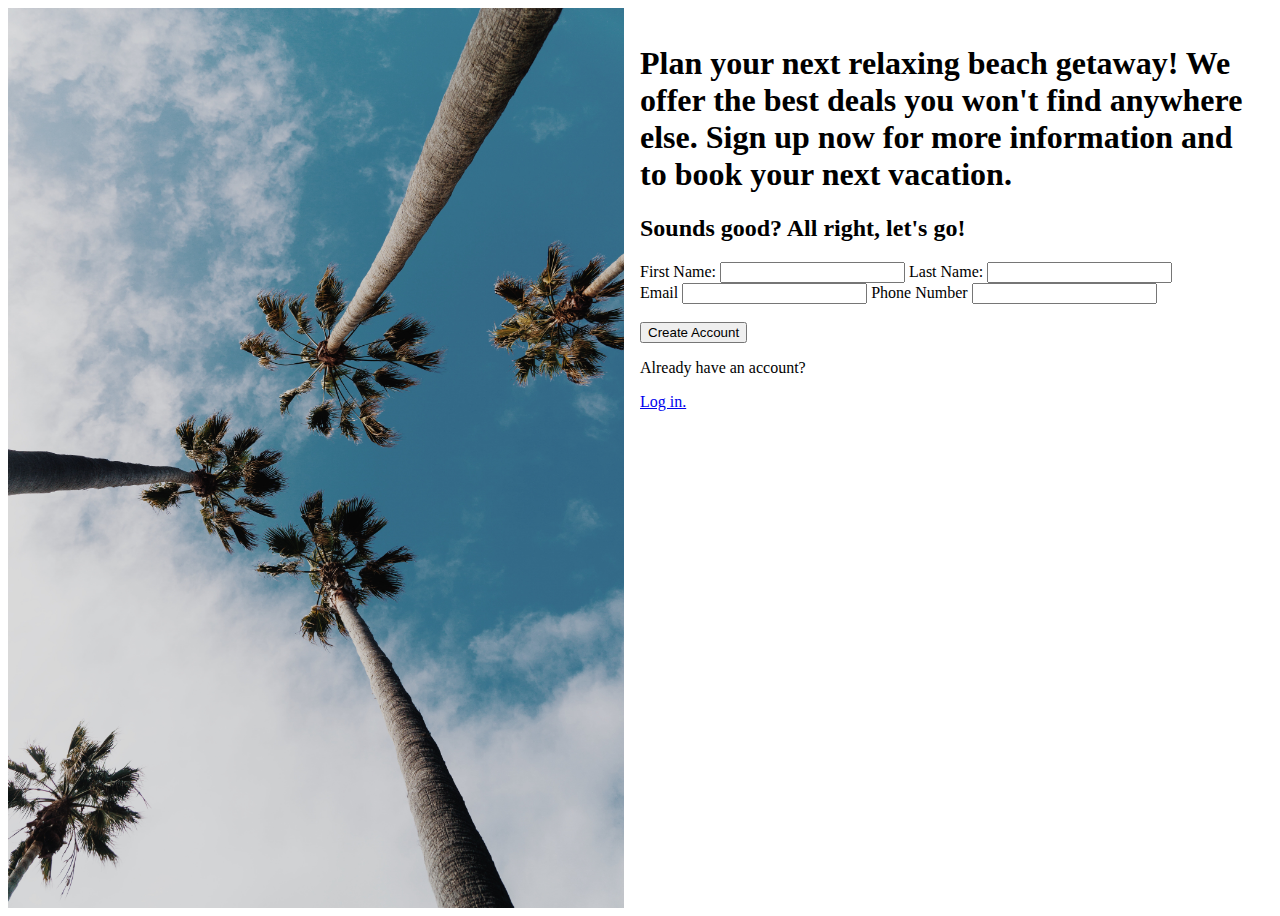
==== index.html @ c7c24cae "Add sign up form and page for returning user." ====
<!DOCTYPE html>
<html lang="en">
<head>
    <meta charset="UTF-8">
    <meta http-equiv="X-UA-Compatible" content="IE=edge">
    <meta name="viewport" content="width=device-width, initial-scale=1.0">
    <title>Sign Up</title>
    <link rel="stylesheet" href="stylesheet.css">
</head>
<body>
    <img src="palm-trees.jpeg">
    <div class="container">
    <h1>Plan your next relaxing beach getaway! We offer the best deals you won't find anywhere else. Sign up now for more information and to book your next vacation.</h1>
    <h2>Sounds good? All right, let's go!</h2>
    <div class="user-signup">
    <form method="post">
        <label>First Name:</label>
        <input type="text" id="first-name">
        <label>Last Name:</label>
        <input type="text" id="last-name">
        <br>
        <label>Email</label>
        <input type="text" id="email">
        <label>Phone Number</label>
        <input type="text" id="phone-number">
    </div>
        <br>
        <button type="submit">Create Account</button>
    </form>
    <p>Already have an account?</p> <a href="my-account.html">Log in.</a>
    </div>
</body>
</html>
---- stylesheet.css ----
.container {
    background-position: right;
    width: 50vw;
    padding: 1rem;
}

img {
    width: 50vw;
    height: 100vh;
    overflow: visible;
}

body {
    display: flex;

}
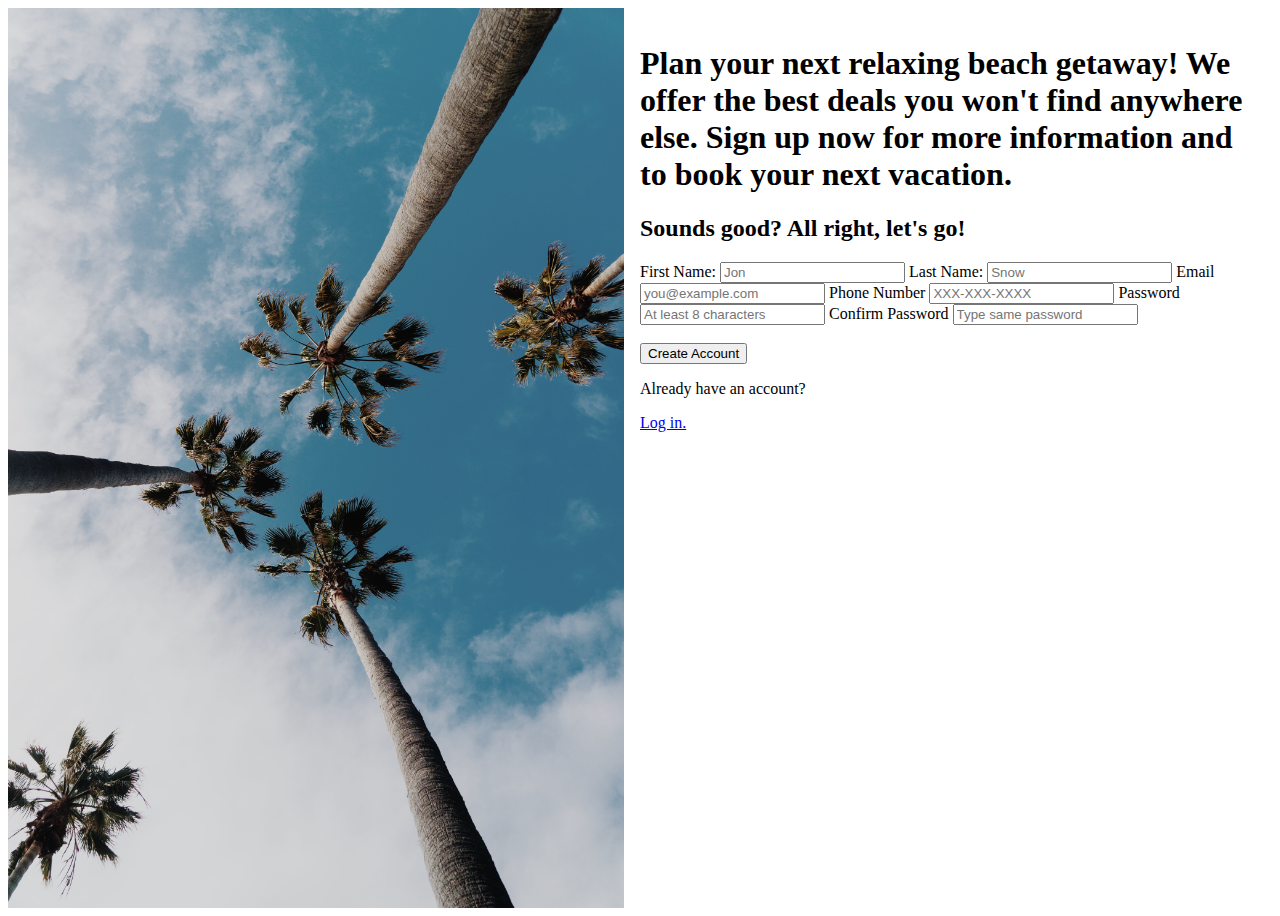
==== commit dc0f6065: "Tweak form elements." ====
--- a/index.html
+++ b/index.html
@@ -14,15 +14,18 @@
     <h2>Sounds good? All right, let's go!</h2>
     <div class="user-signup">
     <form method="post">
-        <label>First Name:</label>
-        <input type="text" id="first-name">
-        <label>Last Name:</label>
-        <input type="text" id="last-name">
-        <br>
-        <label>Email</label>
-        <input type="text" id="email">
-        <label>Phone Number</label>
-        <input type="text" id="phone-number">
+        <label for="first-name">First Name:</label>
+        <input type="text" id="first-name" placeholder="Jon">
+        <label for="last-name">Last Name:</label>
+        <input type="text" id="last-name" placeholder="Snow">
+        <label for="email">Email</label>
+        <input type="email" id="email" placeholder="you@example.com">
+        <label for="phone-number">Phone Number</label>
+        <input type="text" id="phone-number" placeholder="XXX-XXX-XXXX">
+        <label for="password">Password</label>
+        <input type="password" id="password" placeholder="At least 8 characters">
+        <label for="confirm-password">Confirm Password</label>
+        <input type="password" id="confirm-password" placeholder="Type same password">
     </div>
         <br>
         <button type="submit">Create Account</button>
--- a/stylesheet.css
+++ b/stylesheet.css
@@ -12,5 +12,9 @@
 
 body {
     display: flex;
+    
+}
 
+form {
+    
 }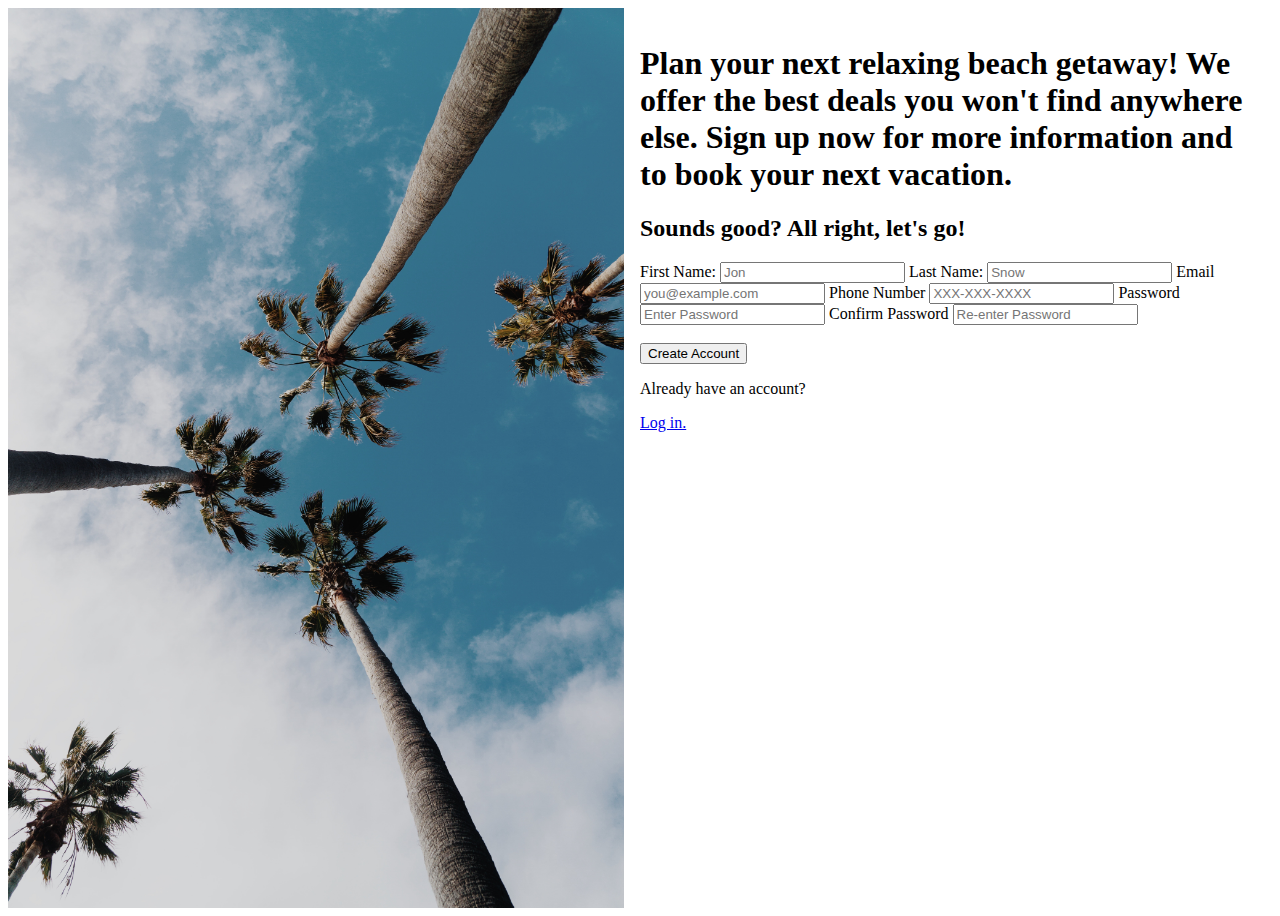
==== commit bea588ec: "Add destination page for user data." ====
--- a/index.html
+++ b/index.html
@@ -13,19 +13,54 @@
     <h1>Plan your next relaxing beach getaway! We offer the best deals you won't find anywhere else. Sign up now for more information and to book your next vacation.</h1>
     <h2>Sounds good? All right, let's go!</h2>
     <div class="user-signup">
-    <form method="post">
-        <label for="first-name">First Name:</label>
-        <input type="text" id="first-name" placeholder="Jon">
-        <label for="last-name">Last Name:</label>
-        <input type="text" id="last-name" placeholder="Snow">
-        <label for="email">Email</label>
-        <input type="email" id="email" placeholder="you@example.com">
-        <label for="phone-number">Phone Number</label>
-        <input type="text" id="phone-number" placeholder="XXX-XXX-XXXX">
-        <label for="password">Password</label>
-        <input type="password" id="password" placeholder="At least 8 characters">
-        <label for="confirm-password">Confirm Password</label>
-        <input type="password" id="confirm-password" placeholder="Type same password">
+    <form
+    action="destination.html"
+    method="post">
+            <label for="first-name">First Name:</label>
+            <input type="text"
+                id="first-name"
+                name="first-name"
+                placeholder="Jon"
+                required
+                >
+            <label for="last-name">Last Name:</label>
+            <input type="text" 
+                id="last-name"
+                name="last-name"
+                placeholder="Snow"
+                required
+                >
+            <label for="email">Email</label>
+            <input type="email"
+                id="email"
+                name="email"
+                placeholder="you@example.com"
+                required
+                >
+            <label for="phone-number">Phone Number</label>
+            <input type="text"
+                id="phone-number"
+                name="phone-number"
+                placeholder="XXX-XXX-XXXX"
+                required
+                >
+           <label for="password">Password</label>
+            <input type="password"
+                id="password"
+                name="password"
+                placeholder="Enter Password"
+                pattern="[A-Za-z\d\]{6,13}"
+                title="Password must be between 6 and 13 characters in length and contain letters or numbers. No spaces or special characters."
+                required
+                >
+            <label for="confirm-password">Confirm Password</label>
+            <input type="password"
+                id="confirm-password"
+                name="confirm-password"
+                placeholder="Re-enter Password"
+                pattern="[A-Za-z\d\]{6,13}"
+                required
+                >
     </div>
         <br>
         <button type="submit">Create Account</button>
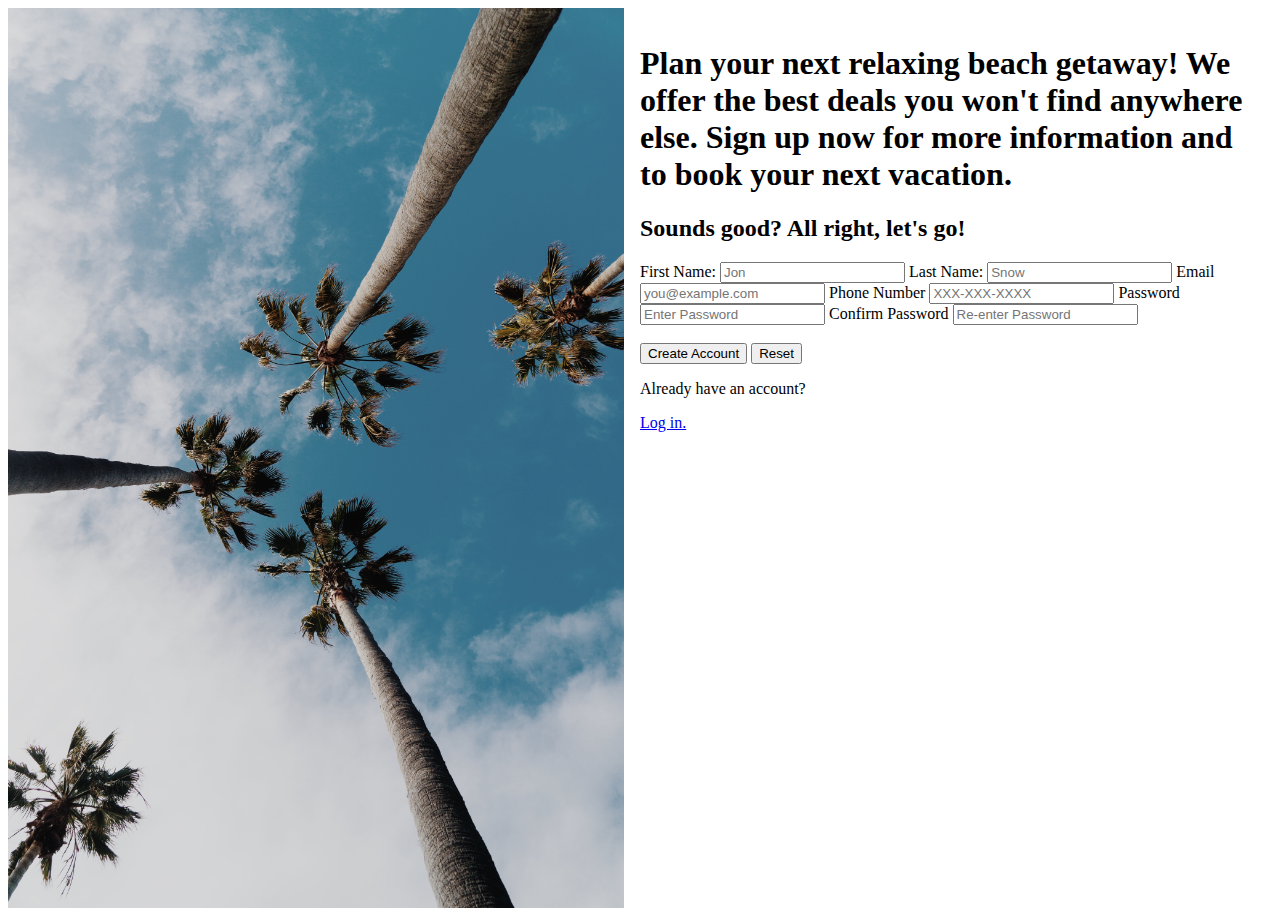
==== commit c4e8ddc7: "Change form type and add more to user page." ====
--- a/index.html
+++ b/index.html
@@ -15,7 +15,7 @@
     <div class="user-signup">
     <form
     action="destination.html"
-    method="post">
+    method="get">
             <label for="first-name">First Name:</label>
             <input type="text"
                 id="first-name"
@@ -64,6 +64,7 @@
     </div>
         <br>
         <button type="submit">Create Account</button>
+        <button type="reset">Reset</button>
     </form>
     <p>Already have an account?</p> <a href="my-account.html">Log in.</a>
     </div>
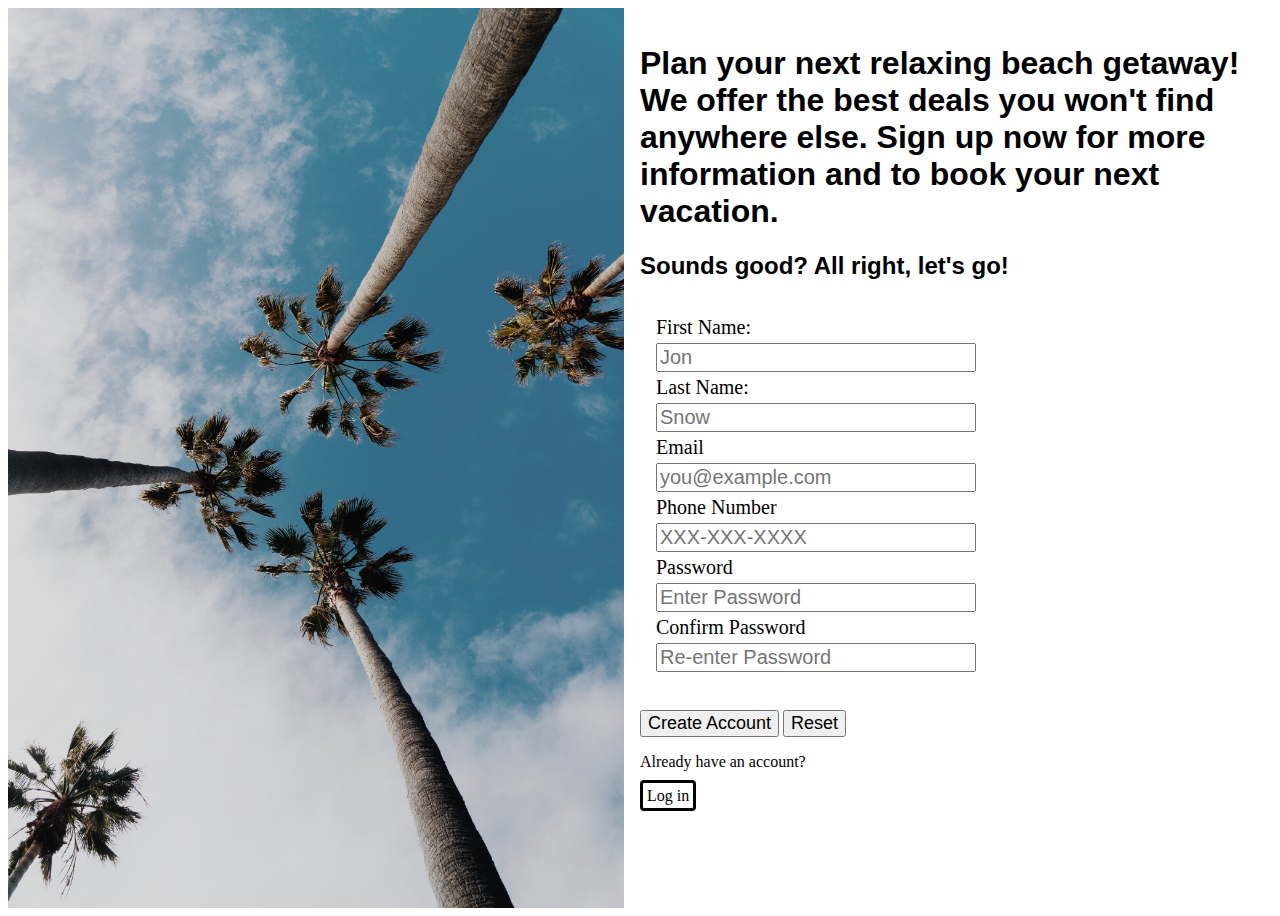
==== commit 345ac612: "Add styling." ====
--- a/index.html
+++ b/index.html
@@ -66,7 +66,7 @@
         <button type="submit">Create Account</button>
         <button type="reset">Reset</button>
     </form>
-    <p>Already have an account?</p> <a href="my-account.html">Log in.</a>
+    <p>Already have an account?</p> <a href="my-account.html">Log in</a>
     </div>
 </body>
 </html>--- a/stylesheet.css
+++ b/stylesheet.css
@@ -10,11 +10,43 @@
     overflow: visible;
 }
 
+h1 {
+    font-family:'Lucida Sans', 'Lucida Sans Regular', 'Lucida Grande', 'Lucida Sans Unicode', Geneva, Verdana, sans-serif;
+}
+
+h2 {
+    font-family: 'Franklin Gothic Medium', 'Arial Narrow', Arial, sans-serif;
+}
+
 body {
     display: flex;
-    
 }
 
-form {
-    
+.user-signup form {
+    display: flex;
+    flex-direction: column;
+    width: 25vw;
+    padding: 1rem;
+    font-size: 20px;
+    font-family:'Times New Roman', Times, serif;
+}
+
+input {
+    font-size: 20px;
+    margin-top: 0.25rem;
+    margin-bottom: 0.25rem;
+}
+
+a {
+    list-style: none;
+    text-decoration: none;
+    color: black;
+    border: solid;
+    border-radius: 0.25rem;
+    padding: 0.25rem;
+    box-shadow: 2rem black;
+}
+
+button {
+    font-size: 18px;
 }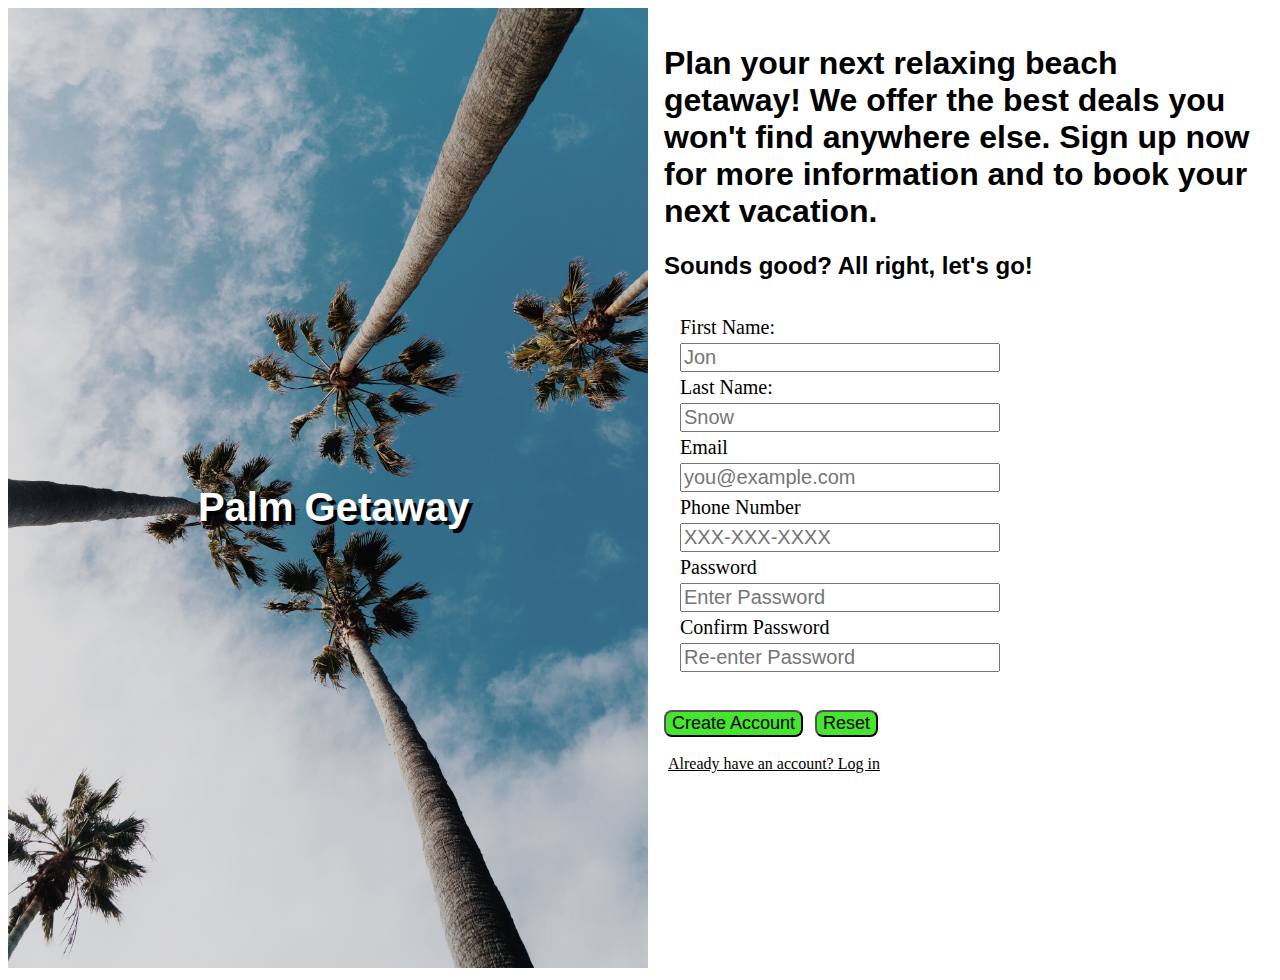
==== commit 4b768275: "Final styling and edits." ====
--- a/index.html
+++ b/index.html
@@ -8,7 +8,10 @@
     <link rel="stylesheet" href="stylesheet.css">
 </head>
 <body>
+    <div class="background">
+        <div class="text"><h1>Palm Getaway</h1></div>
     <img src="palm-trees.jpeg">
+    </div>
     <div class="container">
     <h1>Plan your next relaxing beach getaway! We offer the best deals you won't find anywhere else. Sign up now for more information and to book your next vacation.</h1>
     <h2>Sounds good? All right, let's go!</h2>
@@ -63,10 +66,15 @@
                 >
     </div>
         <br>
-        <button type="submit">Create Account</button>
-        <button type="reset">Reset</button>
+        <button type="submit"
+        id="create-account"
+        >Create Account</button>
+        <button type="reset"
+        id="reset"
+        >Reset</button>
     </form>
-    <p>Already have an account?</p> <a href="my-account.html">Log in</a>
+    <br>
+    <br>
+    <a href="my-account.html">Already have an account? Log in</a>
     </div>
-</body>
 </html>--- a/stylesheet.css
+++ b/stylesheet.css
@@ -4,9 +4,26 @@
     padding: 1rem;
 }
 
+.background {
+    position: relative;
+    text-align: center;
+    color: white;
+}
+
+.text h1{
+    position: absolute;
+    top: 50vh;
+    bottom: 50vw;
+    transform: translate(70%, 50%);
+    font-size: 40px;
+    text-align: center;
+    background: rgba(0, 0, 0, 0.5);
+    text-shadow: 4px 4px black;
+}
+
 img {
     width: 50vw;
-    height: 100vh;
+    height: auto;
     overflow: visible;
 }
 
@@ -20,6 +37,7 @@
 
 body {
     display: flex;
+    height: auto;
 }
 
 .user-signup form {
@@ -38,15 +56,29 @@
 }
 
 a {
-    list-style: none;
-    text-decoration: none;
     color: black;
-    border: solid;
-    border-radius: 0.25rem;
     padding: 0.25rem;
     box-shadow: 2rem black;
 }
 
 button {
     font-size: 18px;
-}+}
+
+#create-account {
+    margin-right: 0.5rem;
+    color: black;
+    font-weight: 4px;
+    text-shadow: 3px;
+    background: #46E530;
+    border-radius: 8px;
+}
+
+#reset {
+    color: black;
+    font-weight: 4px;
+    text-shadow: 3px;
+    background: #46E530;
+    border-radius: 8px;
+}
+
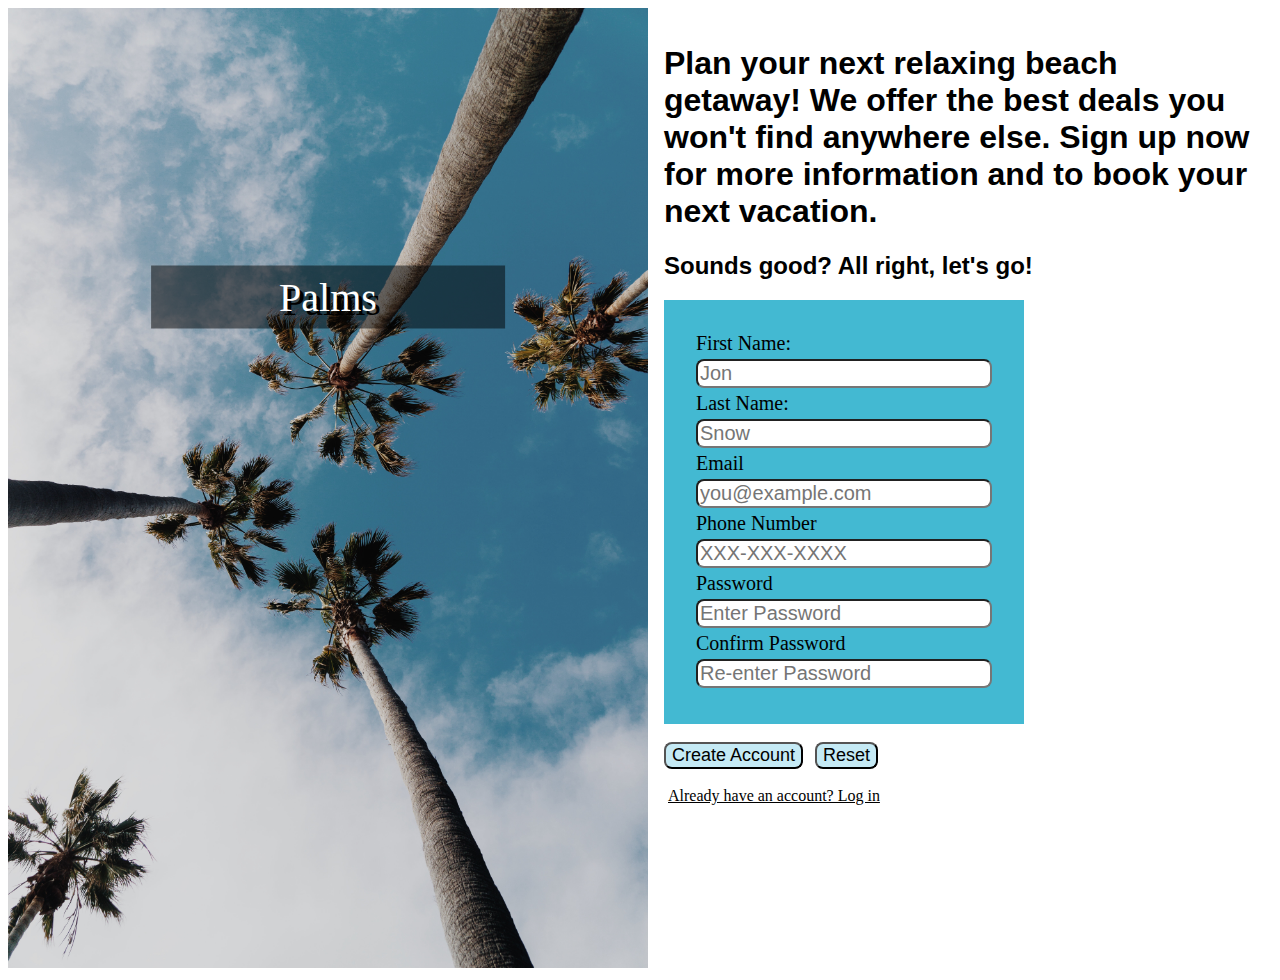
==== commit b296aebf: "Styling for form and logo." ====
--- a/index.html
+++ b/index.html
@@ -9,7 +9,7 @@
 </head>
 <body>
     <div class="background">
-        <div class="text"><h1>Palm Getaway</h1></div>
+        <div class="text">Palms</div>
     <img src="palm-trees.jpeg">
     </div>
     <div class="container">
--- a/stylesheet.css
+++ b/stylesheet.css
@@ -10,15 +10,18 @@
     color: white;
 }
 
-.text h1{
+.text {
     position: absolute;
-    top: 50vh;
-    bottom: 50vw;
-    transform: translate(70%, 50%);
+    top: 30%;
+    left: 50%;
+    transform: translate(-50%, -50%);
     font-size: 40px;
-    text-align: center;
     background: rgba(0, 0, 0, 0.5);
     text-shadow: 4px 4px black;
+    padding-top: 0.5rem;
+    padding-bottom: 0.5rem;
+    padding-left: 8rem;
+    padding-right: 8rem;
 }
 
 img {
@@ -38,21 +41,26 @@
 body {
     display: flex;
     height: auto;
+    min-width: 320px;
+    max-width: 2000px;
 }
 
 .user-signup form {
     display: flex;
     flex-direction: column;
-    width: 25vw;
-    padding: 1rem;
+    width: 50%;
+    padding: 2rem;
     font-size: 20px;
     font-family:'Times New Roman', Times, serif;
+    background: #43B9D2;
+
 }
 
 input {
     font-size: 20px;
     margin-top: 0.25rem;
     margin-bottom: 0.25rem;
+    border-radius: 0.5rem;
 }
 
 a {
@@ -70,7 +78,7 @@
     color: black;
     font-weight: 4px;
     text-shadow: 3px;
-    background: #46E530;
+    background: #C5EAF5;
     border-radius: 8px;
 }
 
@@ -78,7 +86,7 @@
     color: black;
     font-weight: 4px;
     text-shadow: 3px;
-    background: #46E530;
+    background: #C5EAF5;
     border-radius: 8px;
 }
 
